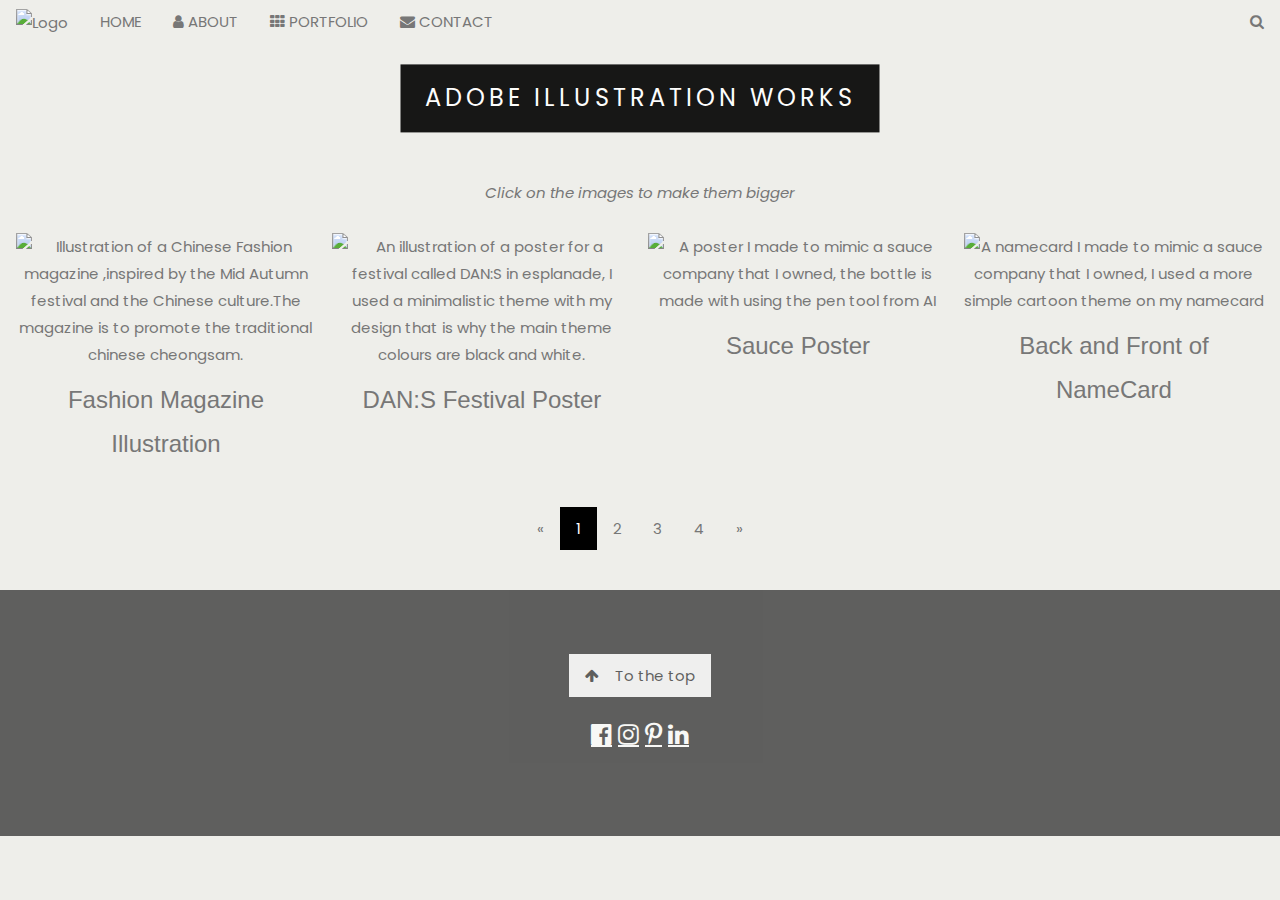
==== AI.html @ dbc33798 "Add files via upload" ====
<!DOCTYPE html>
<html>
<head>
<title>My Works</title>
<meta charset="UTF-8">
<meta name="viewport" content="width=device-width, initial-scale=1">
<link rel="stylesheet" href="https://www.w3schools.com/w3css/4/w3.css">
<link rel="stylesheet" href="https://fonts.googleapis.com/css?family=Lato">
<link rel="stylesheet" href="https://cdnjs.cloudflare.com/ajax/libs/font-awesome/4.7.0/css/font-awesome.min.css">
<link rel="icon" type="image/x-icon" href="images/logo.jpg">
<link rel="stylesheet" href="style.css">

</head>
<body>

<!-- Navbar (sit on top) -->
<div class="w3-bar" id="myNavbar">
    <div class="w3-bar-item">
      <img src="images/logo.jpg" alt="Logo" style="height: 40px;">
    </div>
    <a class="w3-bar-item w3-button w3-hide-medium w3-hide-large w3-right" href="javascript:void(0);" onclick="toggleFunction()" title="Toggle Navigation Menu">
      <i class="fa fa-bars"></i>
    </a>
    <a href="index.html" class="w3-bar-item w3-button">HOME</a>
    <a href="about.html" class="w3-bar-item w3-button w3-hide-small"><i class="fa fa-user"></i> ABOUT</a>
    <a href="AI.html" class="w3-bar-item w3-button w3-hide-small"><i class="fa fa-th"></i> PORTFOLIO</a>
    <a href="index.html" class="w3-bar-item w3-button w3-hide-small"><i class="fa fa-envelope"></i> CONTACT</a>
    <a href="#" class="w3-bar-item w3-button w3-hide-small w3-right w3-hover-red">
      <i class="fa fa-search"></i>
    </a>
  </div>
  
    <!-- Navbar on small screens -->
    <div id="navDemo" class="w3-bar-block w3-white w3-hide w3-hide-large w3-hide-medium">
      <a href="#about" class="w3-bar-item w3-button" onclick="toggleFunction()">ABOUT</a>
      <a href="#portfolio" class="w3-bar-item w3-button" onclick="toggleFunction()">PORTFOLIO</a>
      <a href="#contact" class="w3-bar-item w3-button" onclick="toggleFunction()">CONTACT</a>
      <a href="#" class="w3-bar-item w3-button">SEARCH</a>
    </div>
  </div>

  <br>
<br> 
<div class="bgimg-1 w3-display-container w3-opacity-min" id="home">
  <div class="w3-display-middle" style="white-space:nowrap;">
    <div class="w3-center w3-padding-large w3-black w3-xlarge w3-wide w3-animate-opacity">ADOBE ILLUSTRATION WORKS<span class="w3-hide-small"></span>
    </div>
  </div>
</div>
<br>
<br>
<p class="w3-center"><em><br> Click on the images to make them bigger</em></p><br>


<div class="w3-row-padding w3-center">
    <div class="w3-col m3">
      <img src="images/AI1.jpg" style="width:100%" onclick="onClick(this)" class="w3-hover-opacity" alt="Illustration of a Chinese Fashion magazine 
      ,inspired by the Mid Autumn festival and the Chinese culture.The magazine is to promote the traditional chinese cheongsam.">
      <h3>Fashion Magazine Illustration</h3>
    </div>

    <div class="w3-col m3">
      <img src="images/AI2.jpg" style="width:100%" onclick="onClick(this)" class="w3-hover-opacity" alt="An illustration of a poster for a festival called DAN:S in esplanade, I used a minimalistic theme with my design
      that is why the main theme colours are black and white.">
      <h3>DAN:S Festival Poster</h3>
    </div>

    <div class="w3-col m3">
      <img src="images/AI3.jpg" style="width:100%" onclick="onClick(this)" class="w3-hover-opacity" alt="A poster I made to mimic a sauce company that I owned, the bottle is made with using the pen tool from AI">
      <h3>Sauce Poster</h3>
    </div>

    <div class="w3-col m3">
        <img src="images/AI4.JPG" style="width:100%" onclick="onClick(this)" class="w3-hover-opacity" alt="A namecard I made to mimic a sauce company that I owned, I used a more simple cartoon theme on my namecard">
        <h3>Back and Front of NameCard</h3>
      </div>
      </div>

      <div id="modal01" class="w3-modal w3-black" onclick="this.style.display='none'">
        <span class="w3-button w3-large w3-black w3-display-topright" title="Close Modal Image"><i class="fa fa-remove"></i></span>
        <div class="w3-modal-content w3-animate-zoom w3-center w3-transparent w3-padding-64">
          <img id="img01" class="w3-image">
          <p id="caption" class="w3-opacity w3-large"></p>
        </div>
      </div>
      <div class="w3-center w3-padding-32">
        <div class="w3-bar">
          <a href="photo.html" class="w3-bar-item w3-button w3-hover-black">«</a>
          <a href="AI.html" class="w3-bar-item w3-black w3-button">1</a>
          <a href="XD.html" class="w3-bar-item w3-button w3-hover-black">2</a>
          <a href="website.html" class="w3-bar-item w3-button w3-hover-black">3</a>
          <a href="photo.html" class="w3-bar-item w3-button w3-hover-black">4</a>
          <a href="XD.html" class="w3-bar-item w3-button w3-hover-black">»</a>
        </div>
      </div>
  <footer class="w3-center w3-black w3-padding-64 w3-opacity w3-hover-opacity-off">
    <a href="#myNavbar" class="w3-button w3-light-grey"><i class="fa fa-arrow-up w3-margin-right"></i>To the top</a>
    <div class="w3-xlarge w3-section">
      <a href="https://www.facebook.com/profile.php?id=100005041515704" class="fa fa-facebook-official w3-hover-opacity"></a>
      <a href="https://www.instagram.com/ashhhlolol/" class="fa fa-instagram w3-hover-opacity"></a>
      <a href="https://www.pinterest.com/ashleyfaithlsj/" class="fa fa-pinterest-p w3-hover-opacity"></a>
      <a href="https://www.linkedin.com/in/ashley-faith-7a70b8239/" class="fa fa-linkedin w3-hover-opacity"></a>
    </div>
  </footer>

  <script src="script.js"></script>


</body>


</html>
---- style.css ----
@import url('https://fonts.googleapis.com/css?family=Poppins:400,500,600,700,800,900&display=swap');

* {
    margin: 0;
    padding: 0;
    box-sizing: border-box;
    font-family: 'Poppins', sans-serif;
}

body{
    background-color: #eeeeea;
}
body, html {
    height: 100%;
    color: #777777;
    line-height: 1.8;
    margin: 0;
  }
.wrapper{
    width: 100%;
    height: 100vh;
    display: flex;
    align-items: center;
    justify-content: center;
}
.container{
    height:400px;
    display: flex;
    flex-wrap: nowrap;
    justify-content: start;
}
.card{
    width: 80px;
    border-radius: 75rem;
    background-size: cover;
    cursor: pointer;
    overflow: hidden;
    border-radius: 2rem;
    margin:0 10px;
    display: flex;
    align-items: flex-end;
    transition: .6s cubic-bezier(.28,-0.03,0,.99);
    box-shadow: 0px 10px 30px -5px rgba(0,0,0,0.8);
}
.card>.row{
    color: white;
    display: flex;
    flex-wrap: nowrap;
}
.card>.row>.icon{
    background: #223;
    color:white;
    border-radius: 50%;
    width: 50px;
    display: flex;
    justify-content: center;
    align-items: center;
    margin:15px;
}
.card>.row>.description{
    display: flex;
    justify-content: center;
    flex-direction: column;
    overflow: hidden;
    height: 80px;
    width: 520px;
    opacity: 0;
    transform: translateY(30px);
    transition-delay: .3s;
    transition: all .3s ease;
}
.description p{
    color: #b0b0ba;
    padding-top: 5px;
}
.description h4{
    text-transform:uppercase;
}
input {
    display: none;
}
input:checked + label{
    width: 600px;
}
input:checked + label .description{
   opacity: 1!important;
   transform: translateY(0) !important;
}
.card[for="c1"]{
    background-image: url(./images/AI-logo.jpg);
}
.card[for="c2"]{
    background-image: url(./images/XD-logo.jpg);
}
.card[for="c3"]{
    background-image: url(./images/HTML-logo.jpg);
}
.card[for="c4"]{
    background-image: url(./images/camera-logo.jpg);
}
section {
    position: relative;
    width: 100%;
    height: 90vh;
    overflow: hidden;
    background: #000200;
    display: flex;
    justify-content: center;
    align-items: center;
}

section h2 {
    color: transparent;
    font-weight: 900;
    font-size: 5em;
    -webkit-text-stroke: 2px #fff;
    text-transform: uppercase;
}

section .star {
    position: absolute;
    top: 0;
    left: 0;
    width: 100%;
    height: 100%;
    pointer-events: none;
    animation: animate 8s ease-in-out infinite,
                backgroundmove 16s linear infinite;
}

section .star.star1 {
    animation-delay: 0s;
    background: url(images/star1.png);
}
section .star.star2 {
    animation-delay: -1s;
    background: url(images/star2.png);
}
section .star.star3 {
    animation-delay: -2s;
    background: url(images/star3.png);
}
section .star.star4 {
    animation-delay: -3s;
    background: url(images/star4.png);
}
section .star.star5 {
    animation-delay: -4s;
    background: url(images/star5.png);
}
section .star.star6 {
    animation-delay: -5s;
    background: url(images/star6.png);
}
section .star.star7 {
    animation-delay: -6s;
    background: url(images/star7.png);
}
section .star.star8 {
    animation-delay: -7s;
    background: url(images/star8.png);
}

@keyframes animate {

    0%,
    20%,
    40%,
    60%,
    80%,
    100%
    {
        opacity: 0;
    }

    10%,
    30%,
    50%,
    70%,
    90%
    {
        opacity: 1;
    }

}
@keyframes backgroundmove
{
    0%
    {
        transform: scale(1);
    }
    100%
    {
        transform: scale(2);
    }
}
.animated-button-container {
    text-align: center;
    margin-top: 20px; /* Adjust the margin as needed */
    position: absolute;
    bottom: 10px; /* Adjust the distance from the bottom as needed */
    left: 50%;
    transform: translateX(-50%);
}

.animated-button {
    /* Your existing button styles */
    background-color: #d7d2d2;
    color: #fff;
    padding: 10px 20px;
    font-size: 16px;
    border: none;
    cursor: pointer;
    transition: background-color 0.3s ease;
}

.animated-button:hover {
    background-color: #666565;
}
.wrapped h4 {
    color: #000200;
    background-color: white;
    font-style: bold;
}

.wrapped h4 a{
    text-decoration: none;
}
body, html {
  height: 100%;
  color: #777777;
  line-height: 1.8;
  margin: 0;
}

/* Create a Parallax Effect */
.bgimg-1, .bgimg-2, .bgimg-3 {
  position: relative;
  opacity: 0.9;
  background-attachment: fixed;
  background-position: center;
  background-repeat: no-repeat;
  background-size: cover;
  background-attachment: fixed;
}

.bgimg-2 {
  background-image: url("images/myself.jpg");
  min-height: 400px;
}

.bgimg-3 {
  background-image: url("images/strawberry.gif");
  min-height: 400px;
}
.animated-button {
    display: inline-block;
    padding: 15px 95px;
    color: #000000;
    text-transform: uppercase;
    letter-spacing: 4px;
    text-decoration: none;
    font-size: 24px;
    overflow: hidden;
}
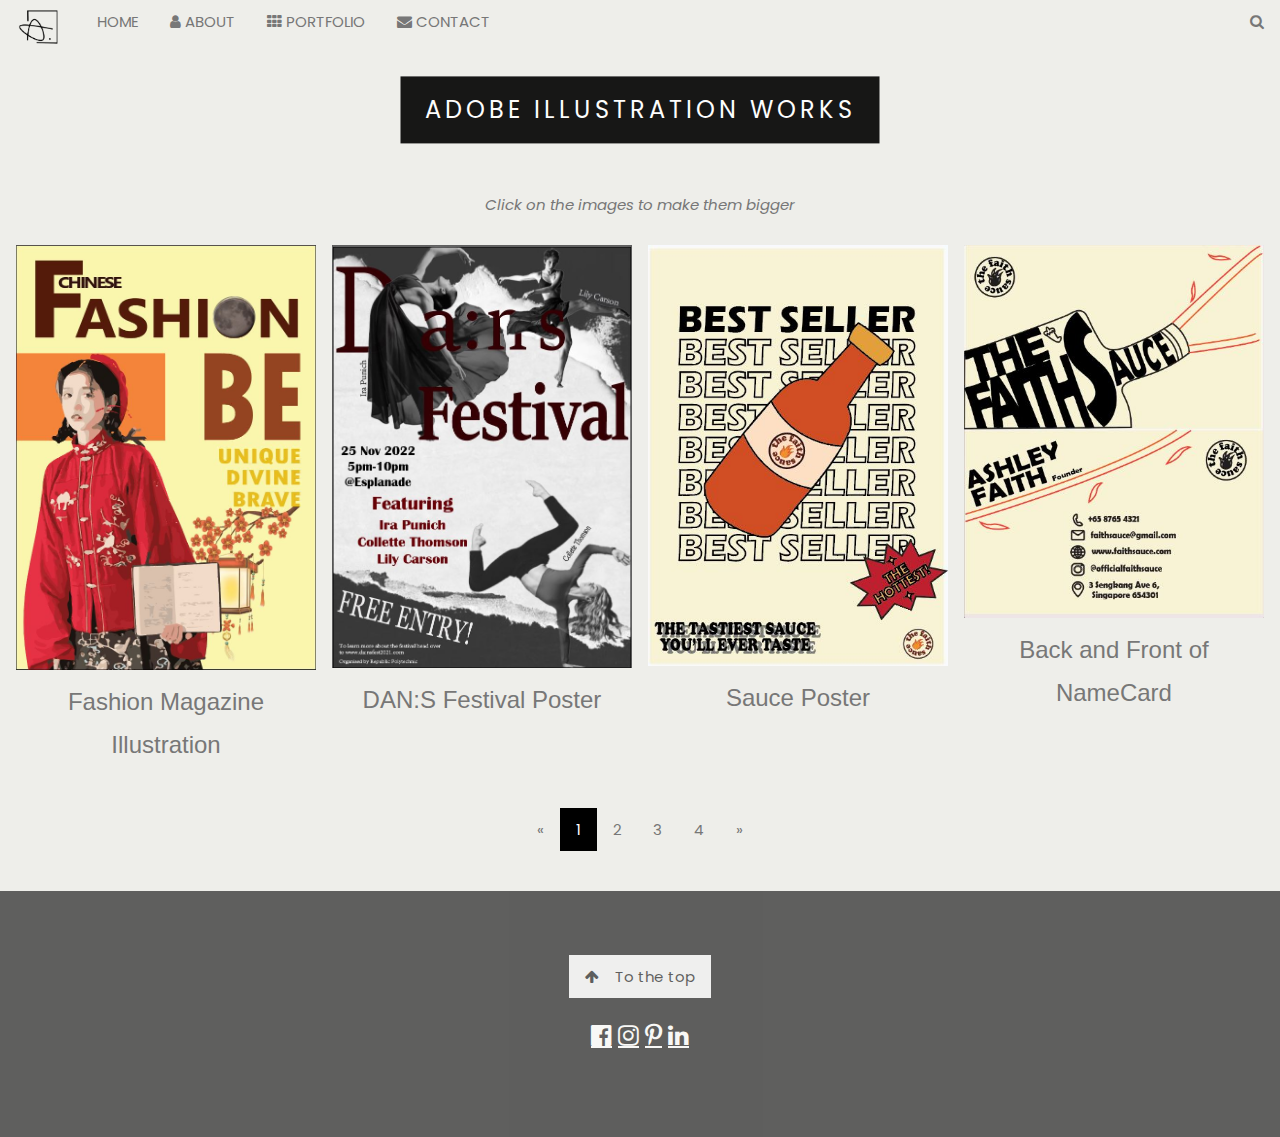
==== commit fa5796ee: "Update AI.html" ====
--- a/AI.html
+++ b/AI.html
@@ -71,7 +71,7 @@
     </div>
 
     <div class="w3-col m3">
-        <img src="images/AI4.JPG" style="width:100%" onclick="onClick(this)" class="w3-hover-opacity" alt="A namecard I made to mimic a sauce company that I owned, I used a more simple cartoon theme on my namecard">
+        <img src="images/AI4.jpg" style="width:100%" onclick="onClick(this)" class="w3-hover-opacity" alt="A namecard I made to mimic a sauce company that I owned, I used a more simple cartoon theme on my namecard">
         <h3>Back and Front of NameCard</h3>
       </div>
       </div>
@@ -109,4 +109,4 @@
 </body>
 
 
-</html>+</html>
